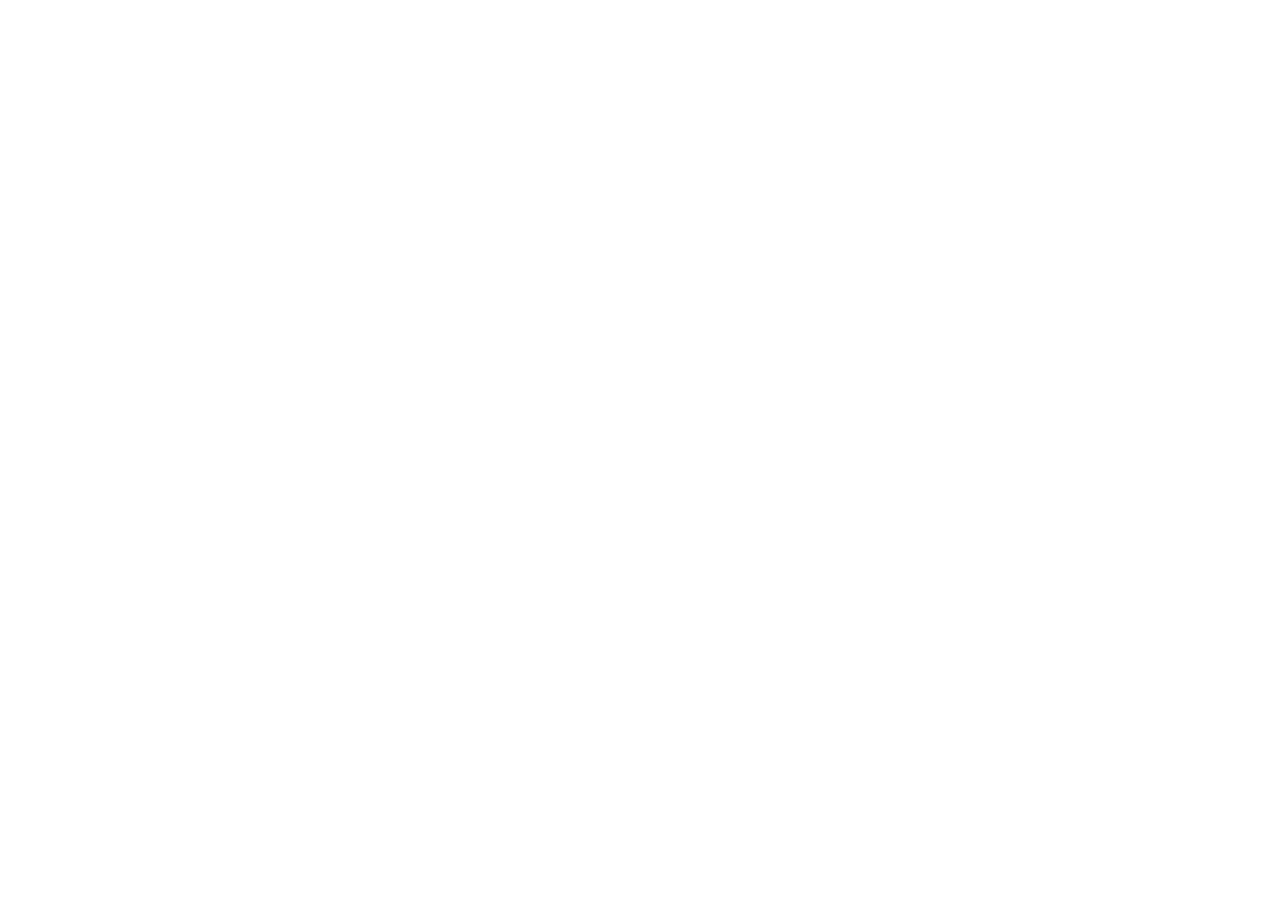
==== index.html @ 816e5e2a "Initial commit" ====
<!DOCTYPE html>
<html lang="en">
  <head>
    <meta charset="utf-8" />
    <link rel="icon" href="/favicon.ico" />
    <meta name="viewport" content="width=device-width, initial-scale=1" />
    <meta name="theme-color" content="#000000" />
    <meta
      name="description"
      content="Web site created using @vitejs/plugin-react"
    />
    <link rel="apple-touch-icon" href="/logo192.png" />
    <!--
      manifest.json provides metadata used when your web app is installed on a
      user's mobile device or desktop. See https://developers.google.com/web/fundamentals/web-app-manifest/
    -->
    <link rel="manifest" href="/manifest.json" />
    <title>React App</title>
  </head>
  <body>
    <noscript>You need to enable JavaScript to run this app.</noscript>
    <div id="root"></div>
    <!--
      This HTML file is a template.
      If you open it directly in the browser, you will see an empty page.

      You can add webfonts, meta tags, or analytics to this file.
      The build step will place the bundled scripts into the <body> tag.

      To begin the development, run `npm start` or `yarn start`.
      To create a production bundle, use `npm run build` or `yarn build`.
    -->
  </body>
  <script type="module" src="/src/index.jsx"></script>
</html>
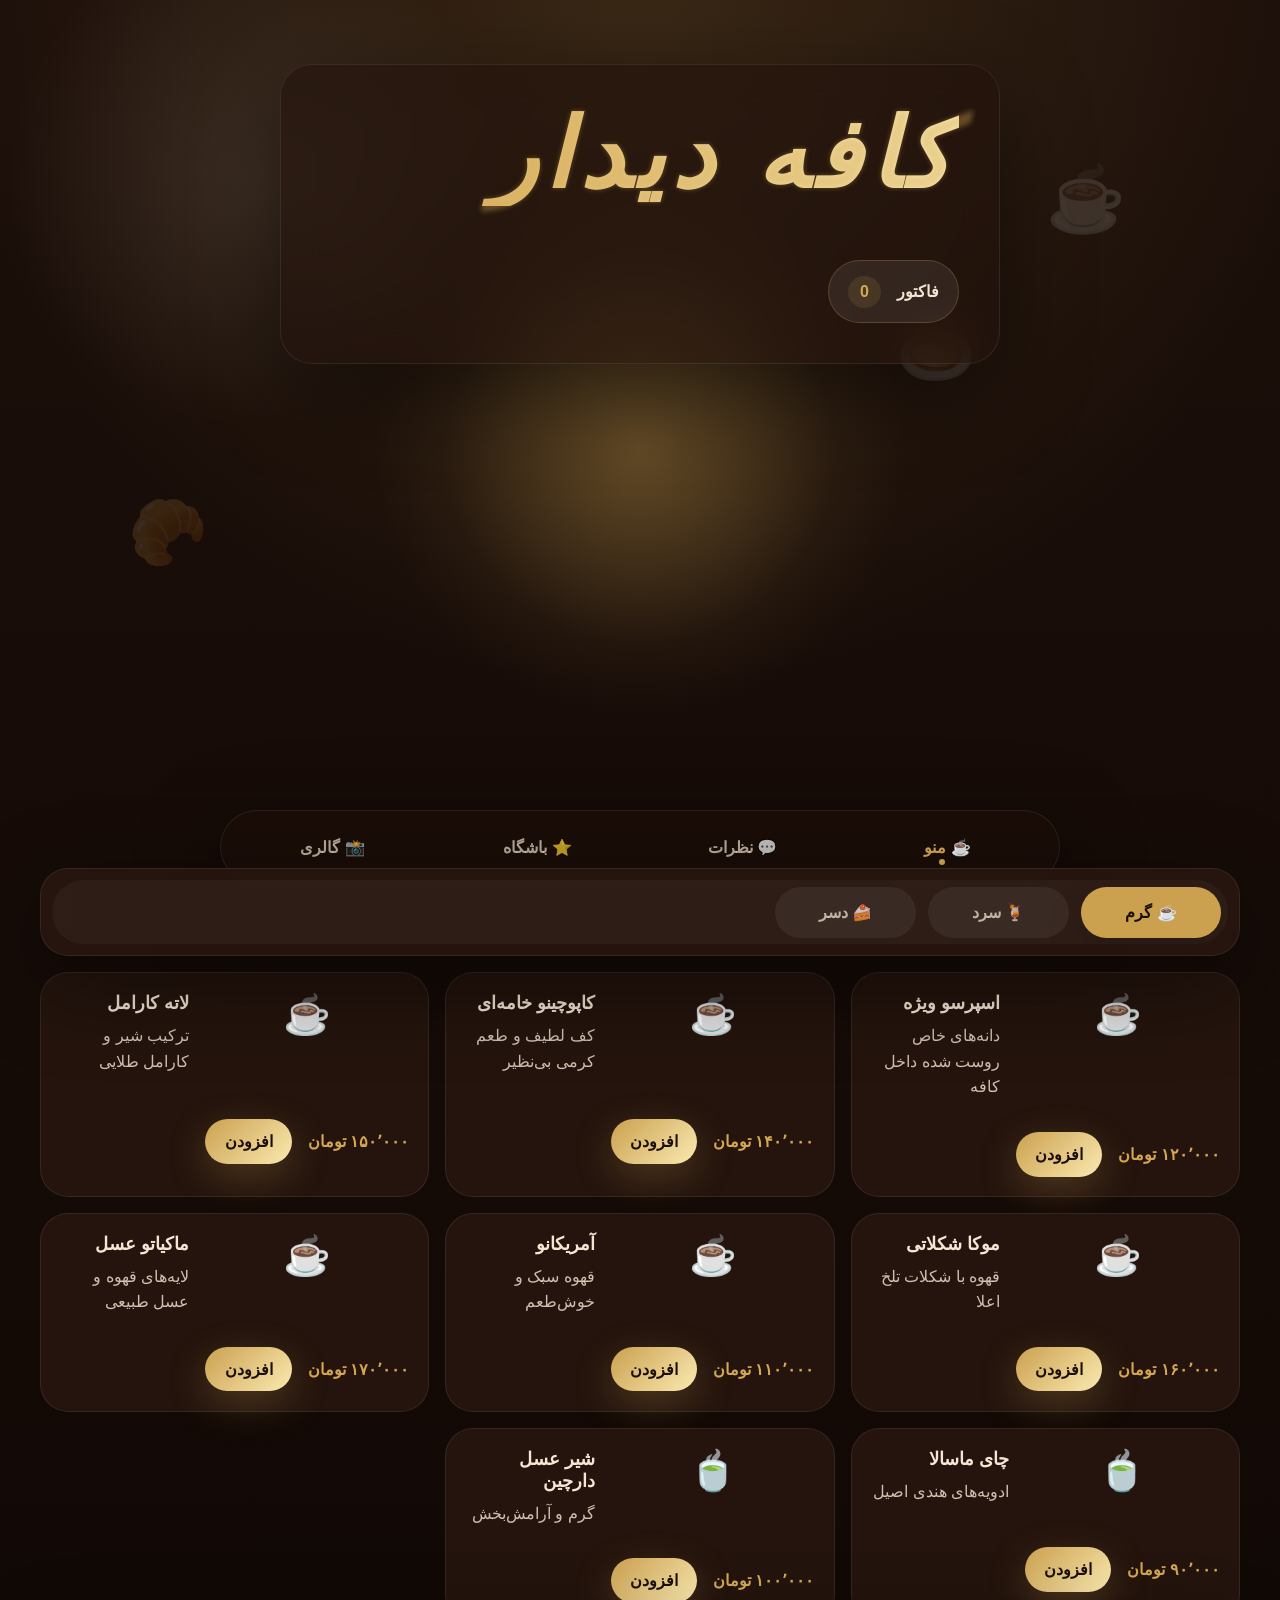
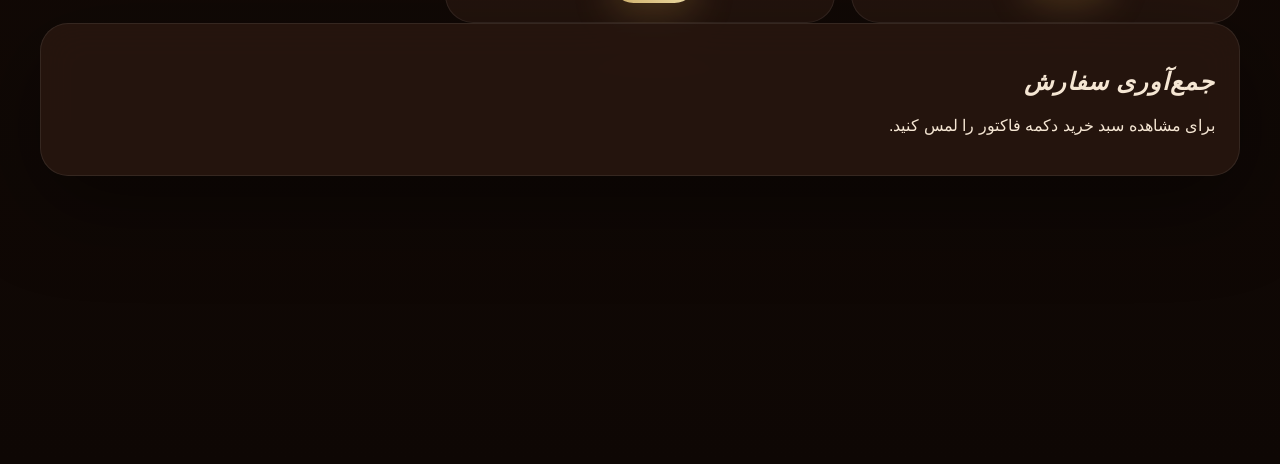
==== commit f49ea8ef: "deploy" ====
--- a/index.html
+++ b/index.html
@@ -1,35 +1,26 @@
 <!DOCTYPE html>
-<html lang="en">
+<html lang="fa" dir="rtl">
   <head>
     <meta charset="utf-8" />
     <link rel="icon" href="/favicon.ico" />
     <meta name="viewport" content="width=device-width, initial-scale=1" />
-    <meta name="theme-color" content="#000000" />
+    <meta name="theme-color" content="#1C0F0A" />
     <meta
       name="description"
-      content="Web site created using @vitejs/plugin-react"
+      content="کافه دیدار یک تجربه لوکس سفارش قهوه و دسر است با طراحی شیشه‌ای و ذخیره‌سازی محلی"
     />
     <link rel="apple-touch-icon" href="/logo192.png" />
-    <!--
-      manifest.json provides metadata used when your web app is installed on a
-      user's mobile device or desktop. See https://developers.google.com/web/fundamentals/web-app-manifest/
-    -->
+    <link rel="preconnect" href="https://fonts.googleapis.com" />
+    <link rel="preconnect" href="https://fonts.gstatic.com" crossorigin />
+    <link href="https://fonts.googleapis.com/css2?family=Vazirmatn:wght@300;400;500;600;700;800&display=swap" rel="stylesheet" />
+    <link href="https://fonts.googleapis.com/css2?family=Pacifico&display=swap" rel="stylesheet" />
     <link rel="manifest" href="/manifest.json" />
-    <title>React App</title>
+    <title>کافه دیدار</title>
+    <script type="module" crossorigin src="/assets/index-C0uByLjL.js"></script>
+    <link rel="stylesheet" crossorigin href="/assets/index-26mbbIYU.css">
   </head>
   <body>
-    <noscript>You need to enable JavaScript to run this app.</noscript>
+    <noscript>برای اجرای برنامه نیاز به فعال بودن جاوااسکریپت دارید.</noscript>
     <div id="root"></div>
-    <!--
-      This HTML file is a template.
-      If you open it directly in the browser, you will see an empty page.
-
-      You can add webfonts, meta tags, or analytics to this file.
-      The build step will place the bundled scripts into the <body> tag.
-
-      To begin the development, run `npm start` or `yarn start`.
-      To create a production bundle, use `npm run build` or `yarn build`.
-    -->
   </body>
-  <script type="module" src="/src/index.jsx"></script>
 </html>
--- a/assets/index-26mbbIYU.css
+++ b/assets/index-26mbbIYU.css
@@ -0,0 +1 @@
+body{-webkit-font-smoothing:antialiased;-moz-osx-font-smoothing:grayscale;background:0 0;margin:0;font-family:Vazirmatn,sans-serif}code{font-family:source-code-pro,Menlo,Monaco,Consolas,Courier New,monospace}:root{--lightningcss-light: ;--lightningcss-dark:initial;color-scheme:dark;--bg:#1c0f0a;--panel:#2a1810d1;--panel-strong:#2a1810;--gold:#d4a853;--cream:#f5e6d3;--border:#ffffff14;--glass:#2d1a127a;--shadow:0 28px 90px #00000073;--text:#f5e6d3;--muted:#f5e6d3b8;font-family:Vazirmatn,sans-serif}.hero-title,.section h2,.page-card h2,.gallery-header h2{letter-spacing:.04em;font-family:Pacifico,cursive,Vazirmatn,sans-serif;font-style:italic}*{box-sizing:border-box}html,body,#root{min-height:100%;margin:0}body{color:var(--text);direction:rtl;background:radial-gradient(circle at top,#d4a85329,#0000 32%),linear-gradient(#1c0f0a 0%,#0e0704 100%);overflow-x:hidden}button,input,textarea,select{font:inherit}button{cursor:pointer}.App{min-height:100vh;position:relative;overflow-x:hidden}.hero{justify-content:center;align-items:flex-start;min-height:100vh;padding:2.5rem 1.5rem 2rem;display:flex;position:relative;overflow:hidden}.hero-mini{min-height:120px}.hero:before{content:"";background:radial-gradient(circle,#d4a8532e,#0000 34%),radial-gradient(circle at 20% 20%,#f5e6d31a,#0000 20%);position:absolute;inset:0}.hero-glow{pointer-events:none;background:radial-gradient(circle,#d4a85338,#0000 25%);position:absolute;inset:0}.hero-copy{z-index:2;border:1px solid var(--border);-webkit-backdrop-filter:blur(20px);backdrop-filter:blur(20px);width:min(720px,100%);box-shadow:var(--shadow);background:#21110c8f;border-radius:32px;gap:1.6rem;padding:2rem;animation:.9s both fadeSlide;display:grid;position:relative}.hero-title{letter-spacing:.08em;text-shadow:0 0 .35rem #d4a85361;background:linear-gradient(90deg, var(--gold), #f8e9b3, var(--gold));color:#0000;background-size:200% 100%;-webkit-background-clip:text;width:100%;margin:0;font-family:Pacifico,cursive,Vazirmatn,sans-serif;font-size:clamp(4rem,9vw,6rem);line-height:1.05;animation:2.8s linear infinite shimmer;display:block}.hero-pill{width:fit-content;color:var(--cream);background:#ffffff14;border:1px solid #d4a8533d;border-radius:999px;justify-content:space-between;align-items:center;gap:1rem;margin-top:1.8rem;padding:.9rem 1.2rem;font-weight:700;transition:transform .2s;display:inline-flex}.hero-pill:hover{transform:translateY(-2px)}.hero-pill-badge{min-width:32px;color:var(--gold);background:#d4a8531f;border-radius:999px;padding:.45rem .75rem}.hero-floats{pointer-events:none;position:absolute;inset:0}.hero-emoji{opacity:.14;font-size:4rem;animation:12s ease-in-out infinite float;position:absolute}.hero-emoji-0{animation-delay:0s;top:18%;right:12%}.hero-emoji-1{animation-delay:2s;top:55%;left:10%}.hero-emoji-2{animation-delay:4s;top:35%;left:70%}.sticky-bar{inset-inline:0;z-index:30;-webkit-backdrop-filter:blur(20px);backdrop-filter:blur(20px);opacity:0;pointer-events:none;background:#1c0f0a80;border-bottom:1px solid #ffffff0f;justify-content:space-between;align-items:center;padding:.5rem 1rem;transition:all .35s;display:flex;position:fixed;top:0;transform:translateY(-100%)}.sticky-bar.visible{opacity:1;pointer-events:auto;transform:translateY(0)}.sticky-title{color:var(--cream);font-weight:700}.cart-pill{border:1px solid var(--border);color:var(--cream);background:#ffffff14;border-radius:999px;align-items:center;gap:.75rem;padding:.7rem 1rem;display:inline-flex}.cart-pill strong{font-size:.95rem;display:block}.content-shell{margin-top:-4rem;padding:1rem 1rem 7rem}.glass-card{border:1px solid var(--border);background:var(--panel);-webkit-backdrop-filter:blur(20px);backdrop-filter:blur(20px);box-shadow:var(--shadow);color:var(--cream);border-radius:28px}.tab-panel{z-index:25;margin-bottom:1rem;padding:.7rem;position:sticky;top:5rem;overflow:hidden}.tabs-inner{scroll-snap-type:x mandatory;-webkit-overflow-scrolling:touch;background:#ffffff0a;border-radius:999px;gap:.75rem;padding:.4rem;display:flex;overflow-x:auto}.tabs-inner::-webkit-scrollbar{display:none}.tab-item{z-index:2;min-width:8.8rem;color:var(--muted);text-align:center;scroll-snap-align:center;background:#ffffff0f;border:none;border-radius:999px;flex:none;padding:1rem 1.1rem;font-weight:800;transition:transform .25s,color .25s,background .25s;position:relative}.tab-item:hover{transform:translateY(-1px)}.tab-item.active{color:#1c0f0a;background:#d4a853f2;box-shadow:0 18px 40px #00000024}.tab-indicator{display:none}.menu-grid{gap:1rem;display:grid}.menu-card{border:1px solid var(--border);background:#2a1810c7;border-radius:28px;grid-template-columns:auto 1fr;align-items:start;gap:1rem;padding:1.2rem;animation:.75s both fadeSlide;display:grid}.menu-card:hover{box-shadow:0 0 0 1px #d4a8531f,0 28px 80px #0000002e}.menu-emoji{justify-content:center;align-items:center;font-size:2.4rem;display:flex}.menu-card-img{object-fit:cover;border-radius:12px;width:80px;height:80px}.menu-info h3{margin:0;font-size:1.15rem}.menu-info p{color:#f5e6d3d1;margin:.55rem 0 0;line-height:1.6}.menu-footer{justify-content:space-between;align-items:center;gap:1rem;margin-top:1rem;display:flex}.menu-price{color:var(--gold);font-weight:800}.add-button,.gold-button{color:#1c0f0a;background:linear-gradient(135deg,#d4a853f2,#ffeeb4fa);border:none;border-radius:999px;padding:.8rem 1.2rem;font-weight:800;transition:transform .2s,box-shadow .2s;box-shadow:0 12px 38px #d4a85340}.add-button:hover,.gold-button:hover{transform:translateY(-2px)}.add-button:active,.gold-button:active{transform:scale(.98)}.ghost-button{color:var(--cream);background:#ffffff0a;border:1px solid #d4a85338;border-radius:999px;padding:.75rem 1rem}.section{padding:1.5rem}.bottom-nav{inset-inline:0;-webkit-backdrop-filter:blur(20px);backdrop-filter:blur(20px);border:1px solid var(--border);z-index:20;background:#1c0f0aad;border-radius:999px;grid-template-columns:repeat(4,1fr);gap:.5rem;max-width:700px;margin:0 auto;padding:.8rem;display:grid;position:fixed;bottom:1rem}.bottom-tab{color:var(--muted);background:0 0;border:none;padding:.85rem .5rem;font-weight:700;transition:transform .2s,color .2s;position:relative}.bottom-tab.active{color:var(--gold)}.bottom-tab:active{transform:scale(.96)}.bottom-dot{inset-inline-start:50%;background:var(--gold);border-radius:999px;width:6px;height:6px;position:absolute;bottom:.3rem;transform:translate(-50%)}.page-panel{padding-bottom:11rem}.page-panel .page-card{margin:1rem 0;padding:1.6rem}.scale-in{animation:.4s both scaleIn}.feedback-list,.gallery-grid,.order-list,.menu-admin-list,.qr-grid{gap:1rem;display:grid}.rating-row{gap:.35rem;margin:1rem 0 1.5rem;display:flex}.star{color:#f5e6d359;background:#ffffff0f;border:none;border-radius:16px;width:3rem;height:3rem;font-size:1.6rem}.star.active,.feedback-stars span.filled{color:var(--gold)}textarea,input,select{width:100%;color:var(--cream);background:#ffffff0d;border:1px solid #ffffff14;border-radius:18px;outline:none;padding:.95rem 1rem}textarea{resize:vertical;min-height:110px}.member-input{gap:.85rem;margin:1rem 0;display:grid}.member-card{background:#ffffff0a;border:1px solid #ffffff14;border-radius:24px;padding:1.2rem}.progress-bar{background:#ffffff14;border-radius:999px;width:100%;height:12px;margin:1rem 0;overflow:hidden}.progress-bar span{background:linear-gradient(90deg,#d4a853f2,#ffeeb4f2);height:100%;display:block}.gallery-header{justify-content:space-between;align-items:center;gap:1rem;display:flex}.upload-button{touch-action:manipulation;background:#ffffff0f;border:1px solid #d4a8533d;border-radius:999px;justify-content:center;align-items:center;gap:.55rem;padding:.75rem 1rem;display:inline-flex}.upload-icon{font-size:1rem;display:inline-flex}.upload-button input{display:none}.gallery-grid{column-count:2;column-gap:1rem}.gallery-item{break-inside:avoid;aspect-ratio:1;text-align:left;background:#ffffff0d;border:1px solid #ffffff14;border-radius:24px;grid-template-rows:1fr auto;gap:.75rem;width:100%;padding:.75rem;display:grid;overflow:hidden}.gallery-item img{aspect-ratio:1;object-fit:cover;border-radius:20px;width:100%;height:auto}.gallery-meta{color:var(--muted);align-items:center;gap:.5rem;font-size:.88rem;display:flex}.gallery-meta small{line-height:1.3}@media (width<=640px){.gallery-grid{column-count:1}}.hero-pill,.cart-pill{touch-action:manipulation}.cart-pill{text-shadow:0 0 .18rem #00000047}.lightbox{z-index:50;background:#000000e0;place-items:center;display:grid;position:fixed;inset:0}.lightbox img{border-radius:24px;width:min(90vw,760px);height:auto}.overlay{-webkit-backdrop-filter:blur(14px);backdrop-filter:blur(14px);z-index:40;background:#0c0604d9;place-items:center;display:grid;position:fixed;inset:0}.modal{border-radius:28px;width:min(620px,100vw - 2rem);padding:1.4rem}.modal-header{justify-content:space-between;align-items:center;gap:1rem;display:flex}.order-items{gap:1rem;margin:1.2rem 0;display:grid}.order-item{background:#ffffff0a;border-radius:22px;gap:.9rem;padding:1rem;display:grid}.qty-controls{flex-wrap:wrap;align-items:center;gap:.5rem;display:flex}.qty-controls button{min-width:42px;padding:.65rem .85rem}.order-summary{justify-content:space-between;align-items:center;gap:1rem;margin-bottom:1rem;font-size:1.05rem;display:flex}.full-width{width:100%}.success-sheet{z-index:60;text-align:center;background:#1c0f0aeb;border:1px solid #ffffff14;border-radius:32px;padding:2rem 2.2rem;position:fixed;inset:50% auto auto 50%;transform:translate(-50%,-50%)}.checkmark{width:96px;height:96px;color:var(--gold);background:#d4a85329;border-radius:50%;place-items:center;margin:0 auto 1rem;font-size:3rem;animation:.5s both popIn;display:grid}.confetti{width:100%;height:120px;position:relative}.confetti-piece{background:var(--gold);opacity:.85;border-radius:4px;width:10px;height:14px;animation:2s both confetti;position:absolute}.confetti-piece:nth-child(odd){background:#d4a853e6}.confetti-piece:first-child{animation-delay:0s;left:12%}.confetti-piece:nth-child(2){animation-delay:.1s;left:24%}.confetti-piece:nth-child(3){animation-delay:50ms;left:35%}.confetti-piece:nth-child(4){animation-delay:.15s;left:46%}.confetti-piece:nth-child(5){animation-delay:80ms;left:58%}.confetti-piece:nth-child(6){animation-delay:.12s;left:70%}.confetti-piece:nth-child(7){animation-delay:70ms;left:82%}.confetti-piece:nth-child(8){animation-delay:.2s;left:16%}.confetti-piece:nth-child(9){animation-delay:.18s;left:38%}.confetti-piece:nth-child(10){animation-delay:.1s;left:52%}.confetti-piece:nth-child(11){animation-delay:.22s;left:68%}.confetti-piece:nth-child(12){animation-delay:.16s;left:83%}.confetti-piece:nth-child(13){animation-delay:.24s;left:28%}.confetti-piece:nth-child(14){animation-delay:.28s;left:44%}.confetti-piece:nth-child(15){animation-delay:.2s;left:60%}.confetti-piece:nth-child(16){animation-delay:.26s;left:76%}.confetti-piece:nth-child(17){animation-delay:.3s;left:88%}.confetti-piece:nth-child(18){animation-delay:.32s;left:94%}.plus-fly{color:#1c0f0a;z-index:45;background:#d4a853eb;border-radius:999px;padding:.8rem 1rem;font-weight:800;animation:.9s both floatUp;position:fixed;bottom:14rem;right:2rem}.empty-state{color:#f5e6d3a6}.order-list,.menu-admin-list,.qr-grid{grid-template-columns:1fr}.order-card,.feedback-card,.menu-item-card,.qr-card,.admin-card,.login-card,.menu-editor,.page-card{background:#ffffff0f;border-radius:24px;padding:1.4rem}.feedback-card.unread{background:#d4a8530a;border:1px solid #d4a853e6}.order-card{gap:.85rem;display:grid}.order-header{justify-content:space-between;align-items:center;gap:1rem;margin-bottom:.75rem;display:flex}.order-meta,.menu-item-actions,.feedback-stars,.qr-meta,.admin-tabs,.menu-admin-grid{flex-wrap:wrap;align-items:center;gap:.75rem;display:flex}.order-actions button,.menu-item-actions button,.qr-card button{color:var(--cream);background:#ffffff0f;border:none;border-radius:999px;padding:.7rem .85rem}.admin-tabs{justify-content:space-between;margin-bottom:1rem}.admin-tabs button{color:var(--muted);background:0 0;border:1px solid #ffffff14;border-radius:18px;flex:1;padding:.9rem}.admin-tabs button.active{color:var(--gold);background:#d4a8531f}.admin-panel{gap:1rem;display:grid}.menu-admin-grid{grid-template-columns:1fr 1.2fr}.menu-admin-list{max-height:580px;overflow:auto}.menu-editor-actions{gap:.8rem;margin-top:.85rem;display:flex}.qr-grid{grid-template-columns:repeat(auto-fit,minmax(180px,1fr))}.qr-card{text-align:center;gap:.9rem;padding:1rem;display:grid}.qr-card img{background:#111;border-radius:18px;width:100%}.toast{color:var(--cream);background:#d4a8532e;border-radius:16px;margin-top:1rem;padding:.95rem 1rem}.login-card,.admin-card{max-width:760px;margin:5rem auto 2rem}.login-card input,.menu-editor input,.menu-editor textarea,.menu-editor select{margin-top:.5rem}.menu-item-image{vertical-align:middle;object-fit:cover;border-radius:8px;width:48px;height:48px;margin-left:.6rem;display:inline-block}.menu-editor label{color:var(--muted);margin-top:1rem;font-size:.95rem;display:block}@keyframes fadeSlide{0%{opacity:0;transform:translateY(24px)}to{opacity:1;transform:translateY(0)}}@keyframes shimmer{0%{background-position:0%}to{background-position:100%}}@keyframes float{0%,to{transform:translateY(0)}50%{transform:translateY(-26px)}}@keyframes popIn{0%{opacity:0;transform:scale(.2)}to{opacity:1;transform:scale(1)}}@keyframes confetti{0%{opacity:1;transform:translateY(0)rotate(0)}to{opacity:0;transform:translateY(180px)rotate(360deg)}}@keyframes floatUp{0%{opacity:0;transform:translateY(18px)scale(.8)}20%{opacity:1}to{opacity:0;transform:translateY(-90px)scale(1.2)}}@keyframes scaleIn{0%{opacity:0;transform:scale(.94)}to{opacity:1;transform:scale(1)}}@media (width>=768px){.menu-grid{grid-template-columns:repeat(2,minmax(0,1fr))}.page-panel{padding-bottom:10rem}.bottom-nav{max-width:840px}}@media (width>=1024px){.content-shell{padding:2rem 2.5rem 8rem}.hero{padding:4rem 2.5rem 3rem}.hero-copy{padding:2.5rem}.menu-grid{grid-template-columns:repeat(3,minmax(0,1fr))}}
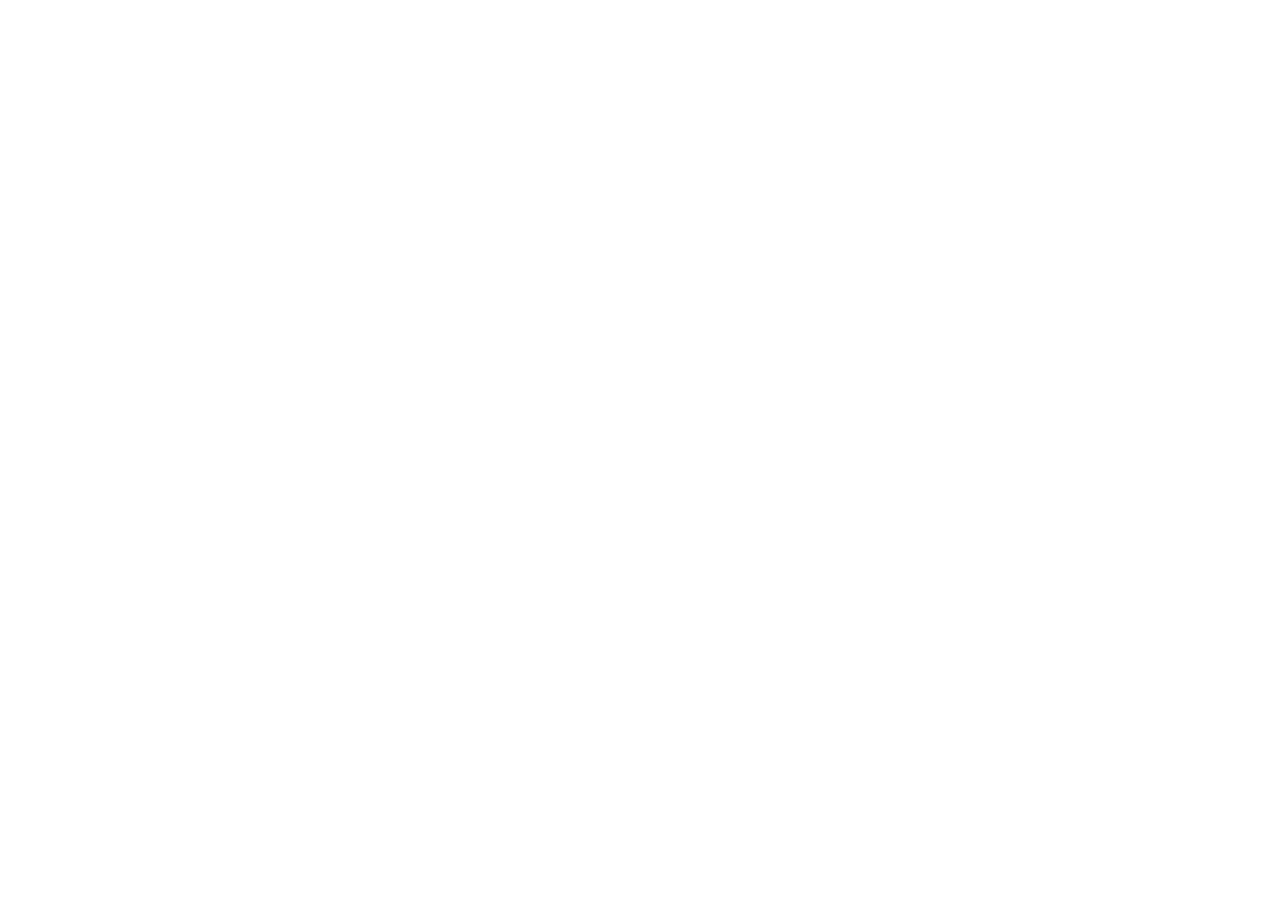
==== commit 581173c7: "fix base path" ====
--- a/index.html
+++ b/index.html
@@ -2,22 +2,22 @@
 <html lang="fa" dir="rtl">
   <head>
     <meta charset="utf-8" />
-    <link rel="icon" href="/favicon.ico" />
+    <link rel="icon" href="/cafe-didar/favicon.ico" />
     <meta name="viewport" content="width=device-width, initial-scale=1" />
     <meta name="theme-color" content="#1C0F0A" />
     <meta
       name="description"
       content="کافه دیدار یک تجربه لوکس سفارش قهوه و دسر است با طراحی شیشه‌ای و ذخیره‌سازی محلی"
     />
-    <link rel="apple-touch-icon" href="/logo192.png" />
+    <link rel="apple-touch-icon" href="/cafe-didar/logo192.png" />
     <link rel="preconnect" href="https://fonts.googleapis.com" />
     <link rel="preconnect" href="https://fonts.gstatic.com" crossorigin />
     <link href="https://fonts.googleapis.com/css2?family=Vazirmatn:wght@300;400;500;600;700;800&display=swap" rel="stylesheet" />
     <link href="https://fonts.googleapis.com/css2?family=Pacifico&display=swap" rel="stylesheet" />
-    <link rel="manifest" href="/manifest.json" />
+    <link rel="manifest" href="/cafe-didar/manifest.json" />
     <title>کافه دیدار</title>
-    <script type="module" crossorigin src="/assets/index-C0uByLjL.js"></script>
-    <link rel="stylesheet" crossorigin href="/assets/index-26mbbIYU.css">
+    <script type="module" crossorigin src="/cafe-didar/assets/index-C2RLb4_C.js"></script>
+    <link rel="stylesheet" crossorigin href="/cafe-didar/assets/index-26mbbIYU.css">
   </head>
   <body>
     <noscript>برای اجرای برنامه نیاز به فعال بودن جاوااسکریپت دارید.</noscript>
